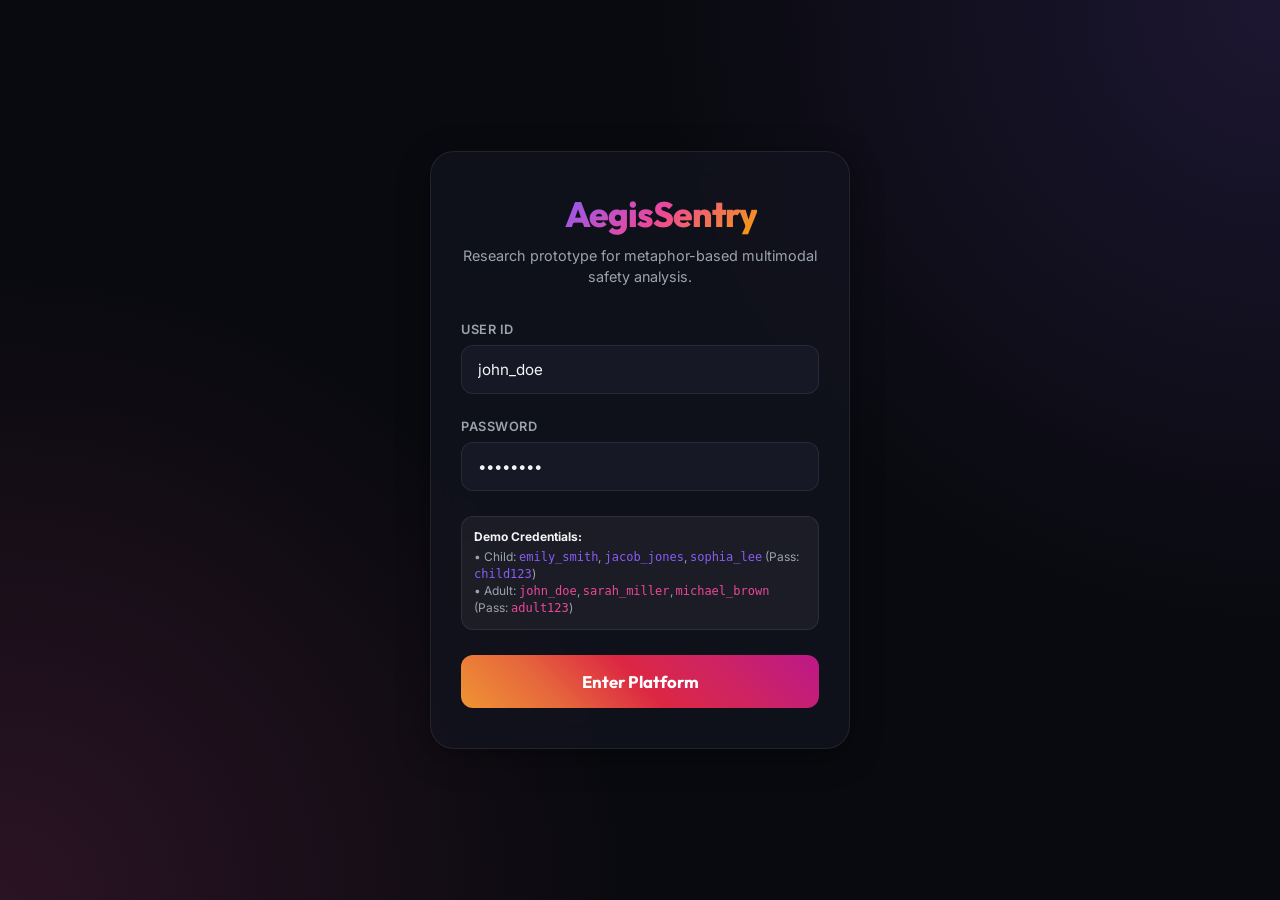
==== templates/index.html @ 01b2a26b "feat: implement AegisSentry multimodal safety moderation platform with native WinRT OCR" ====
<!DOCTYPE html>
<html lang="en">
<head>
  <meta charset="UTF-8">
  <meta name="viewport" content="width=device-width, initial-scale=1.0">
  <title>AegisSentry | Multimodal Content Moderation Platform</title>
  <meta name="description" content="A professional multimodal AI-moderated Instagram-like platform with age-aware content safety filtering.">
  <link rel="preconnect" href="https://fonts.googleapis.com">
  <link rel="preconnect" href="https://fonts.gstatic.com" crossorigin>
  <link href="https://fonts.googleapis.com/css2?family=Inter:wght@300;400;500;600;700&family=Outfit:wght@400;500;600;700;800&display=swap" rel="stylesheet">
  <link rel="stylesheet" href="/static/css/styles.css">
</head>
<body class="dark-theme">

  <!-- ================= LOGIN SCREEN ================= -->
  <div id="login-screen" class="screen-container active">
    <div class="login-card glass-card">
      <div class="brand-logo">
        <svg class="instagram-icon" viewBox="0 0 24 24" fill="none" stroke="currentColor" stroke-width="2" stroke-linecap="round" stroke-linejoin="round">
          <rect x="2" y="2" width="20" height="20" rx="5" ry="5"></rect>
          <path d="M16 11.37A4 4 0 1 1 12.63 8 4 4 0 0 1 16 11.37z"></path>
          <line x1="17.5" y1="6.5" x2="17.51" y2="6.5"></line>
        </svg>
        <span class="logo-text font-outfit">AegisSentry</span>
      </div>
      <p class="login-tagline font-inter">Research prototype for metaphor-based multimodal safety analysis.</p>
      
      <div class="login-form">
        <div class="input-group">
          <label for="username-input" class="input-label">User ID</label>
          <input type="text" id="username-input" placeholder="e.g. emily_smith or john_doe" value="john_doe" class="glass-input">
        </div>
        
        <div class="input-group">
          <label for="password-input" class="input-label">Password</label>
          <input type="password" id="password-input" placeholder="••••••••" value="adult123" class="glass-input">
        </div>

        <div id="login-error-msg" style="color: var(--accent-red); font-size: 0.8rem; margin-bottom: 15px; text-align: left; display: none;">
          Invalid credentials. Please use real-life names (e.g. emily_smith/child123 or john_doe/adult123).
        </div>

        <div style="background: rgba(255, 255, 255, 0.05); border: 1px solid var(--border-glass); border-radius: 12px; padding: 12px; text-align: left; margin-bottom: 25px; font-size: 0.75rem; color: var(--text-secondary); line-height: 1.4;">
          <strong style="color: var(--text-primary); display: block; margin-bottom: 4px;">Demo Credentials:</strong>
          • Child: <code style="color: var(--accent-purple);">emily_smith</code>, <code style="color: var(--accent-purple);">jacob_jones</code>, <code style="color: var(--accent-purple);">sophia_lee</code> (Pass: <code style="color: var(--accent-purple);">child123</code>)<br>
          • Adult: <code style="color: var(--accent-pink);">john_doe</code>, <code style="color: var(--accent-pink);">sarah_miller</code>, <code style="color: var(--accent-pink);">michael_brown</code> (Pass: <code style="color: var(--accent-pink);">adult123</code>)
        </div>
        
        <button class="btn-login font-outfit" id="btn-login-submit" onclick="handleLogin()">
          Enter Platform
        </button>
      </div>
    </div>
  </div>

  <!-- ================= MAIN APP SCREEN ================= -->
  <div id="main-app" class="screen-container">
    
    <!-- TOP HEADER -->
    <header class="app-header glass-card">
      <div class="header-content">
        <div class="brand-logo" onclick="switchTab('home')">
          <svg class="instagram-icon" viewBox="0 0 24 24" fill="none" stroke="currentColor" stroke-width="2" stroke-linecap="round" stroke-linejoin="round">
            <rect x="2" y="2" width="20" height="20" rx="5" ry="5"></rect>
            <path d="M16 11.37A4 4 0 1 1 12.63 8 4 4 0 0 1 16 11.37z"></path>
            <line x1="17.5" y1="6.5" x2="17.51" y2="6.5"></line>
          </svg>
          <span class="logo-text font-outfit">AegisSentry</span>
        </div>
        
        <div class="header-user-badge">
          <span id="header-user-type-tag" class="user-type-tag font-outfit">Adult Account</span>
          <button class="logout-btn" onclick="handleLogout()" title="Switch Account">
            <svg width="18" height="18" viewBox="0 0 24 24" fill="none" stroke="currentColor" stroke-width="2" stroke-linecap="round" stroke-linejoin="round">
              <path d="M9 21H5a2 2 0 0 1-2-2V5a2 2 0 0 1 2-2h4"></path>
              <polyline points="16 17 21 12 16 7"></polyline>
              <line x1="21" y1="12" x2="9" y2="12"></line>
            </svg>
          </button>
        </div>
      </div>
    </header>

    <!-- CONTENT VIEWER AREA -->
    <main class="app-main-content">
      
      <!-- TAB 1: HOME (FEED) -->
      <section id="tab-home" class="tab-panel active">
        <!-- Stories Row -->
        <div class="stories-container glass-card">
          <div class="stories-row" id="stories-row-container">
            <!-- Dynamic dummy stories loaded here -->
          </div>
        </div>
        
        <!-- Posts Feed -->
        <div class="posts-feed" id="posts-feed-container">
          <!-- Dynamic feed cards loaded here -->
        </div>
      </section>

      <!-- TAB 2: SEARCH -->
      <section id="tab-search" class="tab-panel">
        <div class="search-bar-container glass-card">
          <div class="search-input-wrapper">
            <svg class="search-icon" width="18" height="18" viewBox="0 0 24 24" fill="none" stroke="currentColor" stroke-width="2" stroke-linecap="round" stroke-linejoin="round">
              <circle cx="11" cy="11" r="8"></circle>
              <line x1="21" y1="21" x2="16.65" y2="16.65"></line>
            </svg>
            <input type="text" id="search-input" placeholder="Search by username, captions, or #hashtags..." class="search-input" onkeyup="handleSearch(event)">
          </div>
        </div>
        
        <!-- AI Content Safety Scanner -->
        <div class="scanner-container glass-card" style="margin-bottom: 25px; padding: 20px;">
          <h2 class="font-outfit" style="font-size: 1.1rem; margin-top: 0; margin-bottom: 12px; display: flex; align-items: center; gap: 8px; color: var(--text-primary);">
            <svg width="20" height="20" viewBox="0 0 24 24" fill="none" stroke="currentColor" stroke-width="2" stroke-linecap="round" stroke-linejoin="round">
              <path d="M12 2v2M12 20v2M4.93 4.93l1.41 1.41M17.66 17.66l1.41 1.41M2 12h2M20 12h2M6.34 17.66l-1.41 1.41M19.07 4.93l-1.41 1.41"></path>
            </svg>
            AI Content Safety Scanner
          </h2>
          <p class="font-inter" style="font-size: 0.75rem; color: var(--text-secondary); margin-bottom: 15px; line-height: 1.4;">
            Upload any custom meme image and type its text overlay to evaluate it through the two-stage moderation pipeline.
          </p>
          
          <div style="display: grid; grid-template-columns: 1fr; gap: 15px; margin-bottom: 15px;">
            <div class="scanner-dropzone" onclick="triggerFileInput()" style="border: 2px dashed var(--border-glass); border-radius: 12px; padding: 25px 15px; text-align: center; cursor: pointer; transition: background 0.3s; background: rgba(255,255,255,0.01);" onmouseover="this.style.background='rgba(255,255,255,0.03)'" onmouseout="this.style.background='rgba(255,255,255,0.01)'">
              <input type="file" id="scanner-file-input" accept="image/*" style="display: none;" onchange="handleScannerFileSelect(event)">
              <div id="scanner-upload-placeholder">
                <svg width="28" height="28" viewBox="0 0 24 24" fill="none" stroke="currentColor" stroke-width="2" style="color: var(--text-muted); margin-bottom: 8px;">
                  <rect x="3" y="3" width="18" height="18" rx="2" ry="2"></rect>
                  <circle cx="8.5" cy="8.5" r="1.5"></circle>
                  <polyline points="21 15 16 10 5 21"></polyline>
                </svg>
                <div class="font-outfit" style="font-size: 0.85rem; color: var(--text-primary); font-weight: 500;">Choose Image File</div>
                <div class="font-inter" style="font-size: 0.7rem; color: var(--text-muted); margin-top: 3px;">PNG, JPG or JPEG</div>
              </div>
              <img id="scanner-preview-img" src="" alt="Preview" style="display: none; max-height: 150px; margin: 0 auto; border-radius: 8px;">
            </div>
            
            <div class="input-group" style="margin-bottom: 0;">
              <label for="scanner-text-input" class="input-label" style="font-size: 0.75rem; margin-bottom: 6px;">Meme Text Overlay</label>
              <input type="text" id="scanner-text-input" placeholder="Type the text overlay here..." class="glass-input" style="padding: 10px 12px; font-size: 0.8rem;">
            </div>
          </div>
          
          <button class="btn-login font-outfit" onclick="runScannerAnalysis()" style="width: 100%; padding: 10px; margin-bottom: 15px; font-size: 0.85rem; background: linear-gradient(135deg, var(--accent-pink) 0%, var(--accent-purple) 100%);">
            Scan & Moderate Content
          </button>
          
          <!-- SCANNER RESULT CONTAINER -->
          <div id="scanner-result" style="display: none; background: rgba(255, 255, 255, 0.02); border: 1px solid var(--border-glass); border-radius: 12px; padding: 12px;">
            <!-- Rendered scan results -->
          </div>
        </div>
        
        <div class="search-results-grid" id="search-results-container">
          <!-- Rendered filtered posts or explorer grid -->
        </div>
      </section>



      <!-- TAB 4: NOTIFICATIONS -->
      <section id="tab-notifications" class="tab-panel">
        <div class="notifications-container glass-card">
          <h2 class="section-title font-outfit">Notifications</h2>
          <div class="notifications-list" id="notifications-list-container">
            <!-- Rendered notifications -->
          </div>
        </div>
      </section>

      <!-- TAB 5: PROFILE -->
      <section id="tab-profile" class="tab-panel">
        <div class="profile-header glass-card">
          <div class="profile-info-row">
            <div class="profile-avatar-wrapper">
              <img id="profile-avatar-img" src="/static/assets/placeholder-avatar.png" alt="Profile Picture" class="profile-avatar">
            </div>
            <div class="profile-stats font-inter">
              <div class="stat-item">
                <span class="stat-number font-outfit" id="profile-posts-count">50</span>
                <span class="stat-label">Posts</span>
              </div>
              <div class="stat-item">
                <span class="stat-number font-outfit">12.4K</span>
                <span class="stat-label">Followers</span>
              </div>
              <div class="stat-item">
                <span class="stat-number font-outfit">342</span>
                <span class="stat-label">Following</span>
              </div>
            </div>
          </div>
          
          <div class="profile-bio font-inter">
            <h3 class="profile-username font-outfit" id="profile-username-val">demo_user</h3>
            <span class="profile-account-tag" id="profile-account-tag-val">Adult Profile</span>
            <p class="profile-bio-text">Exploring multimodal AI safety classification. Redesigning research interfaces for public validation.</p>
          </div>
        </div>
        
        <!-- Profile Grid Navigation -->
        <div class="profile-nav-tabs glass-card">
          <button class="profile-nav-btn active" id="profile-btn-posts" onclick="switchProfileTab('posts')">
            <svg width="18" height="18" viewBox="0 0 24 24" fill="none" stroke="currentColor" stroke-width="2" stroke-linecap="round" stroke-linejoin="round">
              <rect x="3" y="3" width="7" height="7"></rect>
              <rect x="14" y="3" width="7" height="7"></rect>
              <rect x="14" y="14" width="7" height="7"></rect>
              <rect x="3" y="14" width="7" height="7"></rect>
            </svg>
            Posts
          </button>
          <button class="profile-nav-btn" id="profile-btn-saved" onclick="switchProfileTab('saved')">
            <svg width="18" height="18" viewBox="0 0 24 24" fill="none" stroke="currentColor" stroke-width="2" stroke-linecap="round" stroke-linejoin="round">
              <path d="M19 21l-7-5-7 5V5a2 2 0 0 1 2-2h10a2 2 0 0 1 2 2z"></path>
            </svg>
            Saved
          </button>
        </div>
        
        <!-- Profile Posts Grid -->
        <div class="profile-posts-grid" id="profile-grid-container">
          <!-- Dynamically loaded posts grid -->
        </div>
      </section>

    </main>

    <!-- BOTTOM NAVIGATION BAR -->
    <nav class="bottom-nav-bar glass-card">
      <button class="nav-btn active" id="nav-btn-home" onclick="switchTab('home')" title="Home">
        <svg viewBox="0 0 24 24" fill="none" stroke="currentColor" stroke-width="2" stroke-linecap="round" stroke-linejoin="round">
          <path d="M3 9l9-7 9 7v11a2 2 0 0 1-2 2H5a2 2 0 0 1-2-2z"></path>
          <polyline points="9 22 9 12 15 12 15 22"></polyline>
        </svg>
        <span class="nav-label">Home</span>
      </button>
      
      <button class="nav-btn" id="nav-btn-search" onclick="switchTab('search')" title="Search">
        <svg viewBox="0 0 24 24" fill="none" stroke="currentColor" stroke-width="2" stroke-linecap="round" stroke-linejoin="round">
          <circle cx="11" cy="11" r="8"></circle>
          <line x1="21" y1="21" x2="16.65" y2="16.65"></line>
        </svg>
        <span class="nav-label">Search</span>
      </button>
      

      <button class="nav-btn" id="nav-btn-notifications" onclick="switchTab('notifications')" title="Notifications">
        <svg viewBox="0 0 24 24" fill="none" stroke="currentColor" stroke-width="2" stroke-linecap="round" stroke-linejoin="round">
          <path d="M18 8A6 6 0 0 0 6 8c0 7-3 9-3 9h18s-3-2-3-9"></path>
          <path d="M13.73 21a2 2 0 0 1-3.46 0"></path>
        </svg>
        <span class="nav-label">Alerts</span>
      </button>
      
      <button class="nav-btn" id="nav-btn-profile" onclick="switchTab('profile')" title="Profile">
        <svg viewBox="0 0 24 24" fill="none" stroke="currentColor" stroke-width="2" stroke-linecap="round" stroke-linejoin="round">
          <path d="M20 21v-2a4 4 0 0 0-4-4H8a4 4 0 0 0-4 4v2"></path>
          <circle cx="12" cy="7" r="4"></circle>
        </svg>
        <span class="nav-label">Profile</span>
      </button>
    </nav>

  </div>

  <script src="/static/js/app.js"></script>
</body>
</html>
---- static/css/styles.css ----
/* CSS Variable System for Premium Dark Mode */
:root {
  --bg-dark: #090a0f;
  --bg-card: rgba(19, 21, 32, 0.7);
  --bg-input: rgba(30, 32, 48, 0.5);
  
  --border-glass: rgba(255, 255, 255, 0.08);
  --border-focus: rgba(138, 43, 226, 0.4);
  
  --text-primary: #f3f4f6;
  --text-secondary: #9ca3af;
  --text-muted: #6b7280;
  
  --accent-purple: #8b5cf6;
  --accent-pink: #ec4899;
  --accent-red: #ef4444;
  --accent-green: #10b981;
  --accent-orange: #f59e0b;
  
  --accent-gradient: linear-gradient(135deg, #8b5cf6 0%, #ec4899 50%, #f59e0b 100%);
  --insta-gradient: linear-gradient(45deg, #f09433 0%, #e6683c 25%, #dc2743 50%, #cc2366 75%, #bc1888 100%);
  
  --shadow-soft: 0 8px 32px 0 rgba(0, 0, 0, 0.37);
  --shadow-glow: 0 0 15px rgba(139, 92, 246, 0.3);
}

/* Base Reset and Typography */
* {
  box-sizing: border-box;
  margin: 0;
  padding: 0;
}

body {
  background-color: var(--bg-dark);
  color: var(--text-primary);
  font-family: 'Inter', sans-serif;
  overflow-x: hidden;
  height: 100vh;
}

.font-outfit {
  font-family: 'Outfit', sans-serif;
}

.font-inter {
  font-family: 'Inter', sans-serif;
}

/* Utility Styles */
.glass-card {
  background: var(--bg-card);
  backdrop-filter: blur(16px);
  -webkit-backdrop-filter: blur(16px);
  border: 1px solid var(--border-glass);
  border-radius: 16px;
  box-shadow: var(--shadow-soft);
}

/* App Screens Configurations */
.screen-container {
  display: none;
  width: 100%;
  height: 100vh;
  position: absolute;
  top: 0;
  left: 0;
  z-index: 1;
}

.screen-container.active {
  display: flex;
  flex-direction: column;
}

/* ================= LOGIN SCREEN STYLES ================= */
#login-screen {
  background: radial-gradient(circle at top right, rgba(139, 92, 246, 0.15), transparent 40%),
              radial-gradient(circle at bottom left, rgba(236, 72, 153, 0.15), transparent 40%),
              var(--bg-dark);
  justify-content: center;
  align-items: center;
  padding: 20px;
}

.login-card {
  width: 100%;
  max-width: 420px;
  padding: 40px 30px;
  text-align: center;
  border-radius: 24px;
}

.brand-logo {
  display: inline-flex;
  align-items: center;
  gap: 10px;
  cursor: pointer;
}

.instagram-icon {
  width: 32px;
  height: 32px;
  stroke: url(#instaGlow); /* Fallback to CSS color if gradients are hard */
  color: var(--accent-pink);
}

.logo-text {
  font-size: 2.2rem;
  font-weight: 800;
  letter-spacing: -1px;
  background: var(--accent-gradient);
  -webkit-background-clip: text;
  -webkit-text-fill-color: transparent;
}

.login-tagline {
  color: var(--text-secondary);
  font-size: 0.9rem;
  margin-top: 10px;
  margin-bottom: 35px;
  line-height: 1.4;
}

.input-group {
  text-align: left;
  margin-bottom: 25px;
}

.input-label {
  display: block;
  font-size: 0.8rem;
  font-weight: 600;
  text-transform: uppercase;
  color: var(--text-secondary);
  margin-bottom: 8px;
  letter-spacing: 0.5px;
}

.glass-input {
  width: 100%;
  background: var(--bg-input);
  border: 1px solid var(--border-glass);
  border-radius: 12px;
  padding: 14px 16px;
  color: var(--text-primary);
  font-family: inherit;
  font-size: 0.95rem;
  transition: all 0.3s ease;
}

.glass-input:focus {
  outline: none;
  border-color: var(--accent-purple);
  box-shadow: var(--shadow-glow);
}

.account-selector-title {
  text-align: left;
  font-size: 0.95rem;
  font-weight: 600;
  color: var(--text-primary);
  margin-bottom: 12px;
}

.account-type-grid {
  display: grid;
  grid-template-columns: 1fr 1fr;
  gap: 12px;
  margin-bottom: 35px;
}

.account-type-btn {
  background: var(--bg-input);
  border: 1px solid var(--border-glass);
  border-radius: 12px;
  padding: 15px 10px;
  cursor: pointer;
  transition: all 0.3s cubic-bezier(0.4, 0, 0.2, 1);
  display: flex;
  flex-direction: column;
  align-items: center;
  gap: 4px;
}

.account-type-btn.active {
  background: rgba(139, 92, 246, 0.15);
  border-color: var(--accent-purple);
  box-shadow: var(--shadow-glow);
}

.account-type-btn .btn-title {
  font-family: 'Outfit', sans-serif;
  font-weight: 700;
  font-size: 0.95rem;
  color: var(--text-primary);
}

.account-type-btn .btn-subtitle {
  font-size: 0.75rem;
  color: var(--text-secondary);
}

.btn-login {
  width: 100%;
  background: var(--insta-gradient);
  border: none;
  border-radius: 12px;
  padding: 16px;
  color: white;
  font-size: 1.05rem;
  font-weight: 700;
  cursor: pointer;
  transition: transform 0.2s ease, opacity 0.2s ease;
}

.btn-login:hover {
  opacity: 0.95;
}

.btn-login:active {
  transform: scale(0.98);
}

/* ================= APP GENERAL STRUCTURE ================= */
.app-header {
  height: 60px;
  position: fixed;
  top: 0;
  left: 0;
  width: 100%;
  z-index: 10;
  border-radius: 0 0 16px 16px;
  border-top: none;
  border-left: none;
  border-right: none;
}

.header-content {
  max-width: 600px;
  margin: 0 auto;
  height: 100%;
  display: flex;
  align-items: center;
  justify-content: space-between;
  padding: 0 16px;
}

.header-content .logo-text {
  font-size: 1.6rem;
}

.header-content .instagram-icon {
  width: 24px;
  height: 24px;
}

.header-user-badge {
  display: flex;
  align-items: center;
  gap: 12px;
}

.user-type-tag {
  background: rgba(255, 255, 255, 0.08);
  border: 1px solid var(--border-glass);
  border-radius: 30px;
  padding: 4px 12px;
  font-size: 0.75rem;
  font-weight: 600;
  text-transform: uppercase;
  letter-spacing: 0.5px;
  color: var(--accent-purple);
}

.logout-btn {
  background: transparent;
  border: none;
  color: var(--text-secondary);
  cursor: pointer;
  display: flex;
  align-items: center;
  transition: color 0.2s ease;
}

.logout-btn:hover {
  color: var(--accent-red);
}

/* Bottom Navigation Bar */
.bottom-nav-bar {
  height: 64px;
  position: fixed;
  bottom: 0;
  left: 0;
  width: 100%;
  z-index: 10;
  border-radius: 16px 16px 0 0;
  border-bottom: none;
  border-left: none;
  border-right: none;
  display: flex;
  justify-content: space-around;
  align-items: center;
}

.nav-btn {
  background: transparent;
  border: none;
  color: var(--text-secondary);
  cursor: pointer;
  display: flex;
  flex-direction: column;
  align-items: center;
  gap: 4px;
  transition: color 0.3s ease, transform 0.2s ease;
  width: 20%;
  height: 100%;
  justify-content: center;
}

.nav-btn svg {
  width: 22px;
  height: 22px;
  transition: transform 0.2s ease;
}

.nav-btn .nav-label {
  font-size: 0.65rem;
  font-weight: 600;
  text-transform: uppercase;
  letter-spacing: 0.2px;
  opacity: 0.8;
}

.nav-btn.active {
  color: var(--accent-purple);
}

.nav-btn.active svg {
  transform: scale(1.1);
  stroke: var(--accent-purple);
}

/* Main Container spacing */
.app-main-content {
  margin-top: 60px;
  margin-bottom: 64px;
  flex: 1;
  overflow-y: auto;
  width: 100%;
  display: flex;
  justify-content: center;
}

.tab-panel {
  display: none;
  width: 100%;
  max-width: 600px;
  padding: 16px;
  animation: fadeIn 0.4s ease;
}

.tab-panel.active {
  display: block;
}

@keyframes fadeIn {
  from { opacity: 0; transform: translateY(8px); }
  to { opacity: 1; transform: translateY(0); }
}

/* ================= STORIES ROW ================= */
.stories-container {
  padding: 14px;
  margin-bottom: 16px;
  overflow-x: auto;
  scrollbar-width: none; /* Hide scrollbar for Firefox */
}

.stories-container::-webkit-scrollbar {
  display: none; /* Hide scrollbar for Chrome/Safari */
}

.stories-row {
  display: flex;
  gap: 16px;
}

.story-item {
  display: flex;
  flex-direction: column;
  align-items: center;
  gap: 6px;
  cursor: pointer;
  flex-shrink: 0;
}

.story-avatar-ring {
  width: 64px;
  height: 64px;
  border-radius: 50%;
  padding: 3px;
  background: var(--insta-gradient);
  display: flex;
  align-items: center;
  justify-content: center;
}

.story-avatar-ring.viewed {
  background: var(--border-glass);
}

.story-avatar {
  width: 100%;
  height: 100%;
  border-radius: 50%;
  object-fit: cover;
  border: 3px solid #131520;
}

.story-username {
  font-size: 0.7rem;
  color: var(--text-secondary);
  max-width: 70px;
  overflow: hidden;
  text-overflow: ellipsis;
  white-space: nowrap;
}

/* ================= INSTAGRAM POST CARD STYLES ================= */
.post-card {
  margin-bottom: 24px;
  border-radius: 18px;
  overflow: hidden;
  display: flex;
  flex-direction: column;
  transition: transform 0.2s ease;
}

.post-header {
  display: flex;
  align-items: center;
  justify-content: space-between;
  padding: 12px 16px;
  border-bottom: 1px solid var(--border-glass);
}

.post-user-info {
  display: flex;
  align-items: center;
  gap: 10px;
}

.post-avatar {
  width: 36px;
  height: 36px;
  border-radius: 50%;
  object-fit: cover;
  border: 1px solid var(--border-glass);
}

.post-username {
  font-size: 0.9rem;
  font-weight: 700;
  color: var(--text-primary);
}

/* Custom Moderation Badges */
.post-header-badges {
  display: flex;
  align-items: center;
  gap: 6px;
}

.mod-badge {
  font-size: 0.7rem;
  font-weight: 700;
  padding: 4px 8px;
  border-radius: 20px;
  text-transform: uppercase;
  letter-spacing: 0.5px;
  display: flex;
  align-items: center;
  gap: 4px;
}

.mod-badge.safe-child {
  background: rgba(16, 185, 129, 0.15);
  color: var(--accent-green);
  border: 1px solid rgba(16, 185, 129, 0.3);
}

.mod-badge.safe-adult {
  background: rgba(245, 158, 11, 0.15);
  color: var(--accent-orange);
  border: 1px solid rgba(245, 158, 11, 0.3);
}

.mod-badge.hateful {
  background: rgba(239, 68, 68, 0.15);
  color: var(--accent-red);
  border: 1px solid rgba(239, 68, 68, 0.3);
}

/* Post Media Frame */
.post-media-container {
  width: 100%;
  aspect-ratio: 1 / 1;
  position: relative;
  background: #000;
  display: flex;
  align-items: center;
  justify-content: center;
  overflow: hidden;
}

.post-media {
  width: 100%;
  height: 100%;
  object-fit: contain;
}

/* BORDER GRADIENT FOR TEXT MEME FALLBACK */
.text-meme-fallback {
  width: 100%;
  height: 100%;
  background: radial-gradient(circle at top right, rgba(139, 92, 246, 0.3), transparent 60%),
              radial-gradient(circle at bottom left, rgba(236, 72, 153, 0.3), transparent 60%),
              #121420;
  display: flex;
  align-items: center;
  justify-content: center;
  padding: 30px;
  text-align: center;
}

.text-meme-fallback-content {
  font-family: 'Outfit', sans-serif;
  font-size: 1.3rem;
  font-weight: 700;
  line-height: 1.5;
  color: var(--text-primary);
  text-shadow: 0 2px 10px rgba(0,0,0,0.5);
}

/* ================= MODERATION INTERFACE OVERLAYS ================= */

/* HATEFUL CONTENT WARNING BANNER */
.hateful-overlay-banner {
  position: absolute;
  top: 0;
  left: 0;
  width: 100%;
  height: 100%;
  background: rgba(239, 68, 68, 0.85);
  backdrop-filter: blur(12px);
  -webkit-backdrop-filter: blur(12px);
  z-index: 5;
  display: flex;
  flex-direction: column;
  justify-content: center;
  align-items: center;
  padding: 24px;
  text-align: center;
  color: white;
  transition: opacity 0.3s ease;
}

.hateful-overlay-banner.dismissed {
  opacity: 0;
  pointer-events: none;
}

.overlay-warning-icon {
  width: 48px;
  height: 48px;
  margin-bottom: 12px;
}

.hateful-title {
  font-size: 1.5rem;
  font-weight: 800;
  letter-spacing: -0.5px;
  margin-bottom: 8px;
}

.hateful-desc {
  font-size: 0.9rem;
  margin-bottom: 16px;
  max-width: 320px;
  opacity: 0.95;
  line-height: 1.4;
}

.hateful-reason-box {
  background: rgba(0, 0, 0, 0.35);
  border-radius: 8px;
  padding: 12px;
  font-size: 0.78rem;
  margin-bottom: 20px;
  text-align: left;
  max-height: 110px;
  overflow-y: auto;
  border-left: 3px solid white;
}

.btn-overlay-dismiss {
  background: white;
  color: var(--accent-red);
  border: none;
  padding: 10px 20px;
  border-radius: 20px;
  font-weight: 700;
  font-size: 0.85rem;
  cursor: pointer;
  box-shadow: 0 4px 15px rgba(0,0,0,0.15);
  transition: transform 0.2s ease;
}

.btn-overlay-dismiss:active {
  transform: scale(0.96);
}

/* CHILD ACCOUNT RESTRICTED BLUR LOCK OVERLAY */
.child-lock-overlay {
  position: absolute;
  top: 0;
  left: 0;
  width: 100%;
  height: 100%;
  background: rgba(10, 11, 20, 0.95);
  backdrop-filter: blur(40px);
  -webkit-backdrop-filter: blur(40px);
  z-index: 5;
  display: flex;
  flex-direction: column;
  justify-content: center;
  align-items: center;
  padding: 24px;
  text-align: center;
}

.lock-icon-svg {
  width: 56px;
  height: 56px;
  color: var(--accent-orange);
  margin-bottom: 15px;
}

.lock-title {
  font-size: 1.3rem;
  font-weight: 700;
  margin-bottom: 8px;
}

.lock-desc {
  font-size: 0.85rem;
  color: var(--text-secondary);
  line-height: 1.4;
  margin-bottom: 16px;
  max-width: 280px;
}

.lock-badge {
  background: rgba(245, 158, 11, 0.1);
  color: var(--accent-orange);
  border: 1px solid rgba(245, 158, 11, 0.2);
  padding: 6px 14px;
  border-radius: 20px;
  font-size: 0.75rem;
  font-weight: 700;
  text-transform: uppercase;
}

/* Post Actions / Buttons */
.post-actions {
  display: flex;
  align-items: center;
  justify-content: space-between;
  padding: 12px 16px 8px;
}

.actions-left {
  display: flex;
  align-items: center;
  gap: 16px;
}

.action-btn {
  background: transparent;
  border: none;
  color: var(--text-primary);
  cursor: pointer;
  display: flex;
  align-items: center;
  transition: transform 0.2s ease, color 0.2s ease;
}

.action-btn:active {
  transform: scale(0.85);
}

.action-btn svg {
  width: 24px;
  height: 24px;
}

.action-btn.liked {
  color: var(--accent-red);
}

.action-btn.liked svg {
  fill: var(--accent-red);
  stroke: var(--accent-red);
}

.action-btn.bookmarked svg {
  fill: var(--text-primary);
}

/* Post Details (Likes, Comments, Text) */
.post-details {
  padding: 0 16px 16px;
  font-size: 0.85rem;
}

.likes-count {
  font-weight: 700;
  margin-bottom: 6px;
  display: block;
}

.post-caption {
  line-height: 1.4;
  margin-bottom: 6px;
}

.post-caption-user {
  font-weight: 700;
  margin-right: 6px;
}

.post-comments-summary {
  color: var(--text-secondary);
  cursor: pointer;
  margin-bottom: 6px;
  font-size: 0.8rem;
}

.post-comment-item {
  margin-bottom: 4px;
}

.comment-user {
  font-weight: 700;
  margin-right: 6px;
}

/* Mini Warning Banner for hateful posts after overlay is dismissed */
.post-dismissed-warning {
  background: rgba(239, 68, 68, 0.1);
  border-left: 4px solid var(--accent-red);
  padding: 8px 12px;
  margin-bottom: 8px;
  border-radius: 0 8px 8px 0;
  font-size: 0.78rem;
  color: #ff9999;
}

/* ================= SEARCH PAGE STYLES ================= */
.search-bar-container {
  padding: 12px;
  margin-bottom: 16px;
}

.search-input-wrapper {
  display: flex;
  align-items: center;
  background: var(--bg-input);
  border: 1px solid var(--border-glass);
  border-radius: 12px;
  padding: 8px 14px;
}

.search-icon {
  color: var(--text-secondary);
  margin-right: 10px;
}

.search-input {
  background: transparent;
  border: none;
  color: var(--text-primary);
  width: 100%;
  font-family: inherit;
  font-size: 0.95rem;
}

.search-input:focus {
  outline: none;
}

.search-results-grid {
  display: grid;
  grid-template-columns: 1fr 1fr 1fr;
  gap: 4px;
}

.search-grid-item {
  aspect-ratio: 1 / 1;
  position: relative;
  background: #121420;
  overflow: hidden;
  cursor: pointer;
}

.search-grid-image {
  width: 100%;
  height: 100%;
  object-fit: cover;
}

.search-grid-overlay-icon {
  position: absolute;
  top: 8px;
  right: 8px;
  background: rgba(0,0,0,0.6);
  border-radius: 50%;
  padding: 4px;
  color: white;
  display: flex;
  align-items: center;
  justify-content: center;
}

.search-no-results {
  grid-column: 1 / -1;
  text-align: center;
  padding: 50px 20px;
  color: var(--text-secondary);
  font-size: 0.9rem;
}

/* ================= REELS TAB (VERTICAL SCROLL SNAPPING) ================= */
.reels-viewport-container {
  width: 100%;
  height: calc(100vh - 124px); /* Viewport height minus header & footer */
  overflow-y: scroll;
  scroll-snap-type: y mandatory;
  scrollbar-width: none;
}

.reels-viewport-container::-webkit-scrollbar {
  display: none;
}

.reel-card {
  width: 100%;
  height: 100%;
  scroll-snap-align: start;
  position: relative;
  background: #000;
  display: flex;
  align-items: center;
  justify-content: center;
  overflow: hidden;
}

.reel-video {
  width: 100%;
  height: 100%;
  object-fit: cover;
}

/* Reels overlay information */
.reel-details-overlay {
  position: absolute;
  bottom: 0;
  left: 0;
  width: 100%;
  padding: 24px 80px 24px 16px;
  background: linear-gradient(transparent, rgba(0, 0, 0, 0.8));
  color: white;
  z-index: 2;
  pointer-events: none;
}

.reel-user-row {
  display: flex;
  align-items: center;
  gap: 10px;
  margin-bottom: 8px;
  pointer-events: auto;
}

.reel-avatar {
  width: 32px;
  height: 32px;
  border-radius: 50%;
  object-fit: cover;
  border: 1px solid var(--border-glass);
}

.reel-username {
  font-weight: 700;
  font-size: 0.88rem;
}

.reel-caption {
  font-size: 0.85rem;
  line-height: 1.4;
  margin-bottom: 6px;
  pointer-events: auto;
}

.reel-badge-container {
  margin-top: 8px;
  display: inline-flex;
}

/* Reels sidebar actions */
.reel-sidebar-actions {
  position: absolute;
  right: 16px;
  bottom: 80px;
  display: flex;
  flex-direction: column;
  gap: 20px;
  align-items: center;
  z-index: 2;
}

.reel-action-btn {
  background: rgba(0, 0, 0, 0.4);
  border: 1px solid rgba(255,255,255,0.1);
  color: white;
  width: 44px;
  height: 44px;
  border-radius: 50%;
  display: flex;
  align-items: center;
  justify-content: center;
  cursor: pointer;
  transition: transform 0.2s ease, background 0.2s ease;
}

.reel-action-btn:active {
  transform: scale(0.9);
}

.reel-action-btn svg {
  width: 22px;
  height: 22px;
}

.reel-action-label {
  color: white;
  font-size: 0.72rem;
  margin-top: 4px;
  font-weight: 600;
  text-shadow: 0 1px 4px rgba(0,0,0,0.6);
}

.reel-action-group {
  display: flex;
  flex-direction: column;
  align-items: center;
}

/* Reels analysis loader */
.reel-analysis-loader {
  position: absolute;
  top: 0;
  left: 0;
  width: 100%;
  height: 100%;
  background: #090a0f;
  z-index: 6;
  display: flex;
  flex-direction: column;
  justify-content: center;
  align-items: center;
}

.loader-spinner {
  width: 40px;
  height: 40px;
  border: 3px solid rgba(139, 92, 246, 0.1);
  border-radius: 50%;
  border-top-color: var(--accent-purple);
  animation: spin 1s linear infinite;
  margin-bottom: 16px;
}

@keyframes spin {
  to { transform: rotate(360deg); }
}

/* ================= NOTIFICATIONS TAB ================= */
.notifications-container {
  padding: 20px;
}

.section-title {
  font-size: 1.4rem;
  font-weight: 700;
  margin-bottom: 20px;
}

.notification-item {
  display: flex;
  align-items: center;
  gap: 12px;
  padding: 12px 0;
  border-bottom: 1px solid var(--border-glass);
}

.notification-avatar {
  width: 40px;
  height: 40px;
  border-radius: 50%;
  object-fit: cover;
}

.notification-body {
  flex: 1;
  font-size: 0.85rem;
  line-height: 1.4;
}

.notification-user {
  font-weight: 700;
}

.notification-time {
  color: var(--text-muted);
  font-size: 0.75rem;
  margin-left: 6px;
}

/* ================= PROFILE TAB ================= */
.profile-header {
  padding: 20px;
  margin-bottom: 16px;
}

.profile-info-row {
  display: flex;
  align-items: center;
  gap: 30px;
  margin-bottom: 16px;
}

.profile-avatar {
  width: 76px;
  height: 76px;
  border-radius: 50%;
  object-fit: cover;
  border: 2px solid var(--border-glass);
}

.profile-stats {
  display: flex;
  gap: 20px;
  flex: 1;
  justify-content: space-around;
}

.stat-item {
  display: flex;
  flex-direction: column;
  align-items: center;
}

.stat-number {
  font-size: 1.1rem;
  font-weight: 700;
}

.stat-label {
  font-size: 0.75rem;
  color: var(--text-secondary);
}

.profile-bio {
  font-size: 0.88rem;
}

.profile-username {
  font-size: 1.2rem;
  font-weight: 700;
  margin-bottom: 4px;
}

.profile-account-tag {
  display: inline-block;
  background: rgba(139, 92, 246, 0.1);
  color: var(--accent-purple);
  padding: 2px 10px;
  border-radius: 20px;
  font-size: 0.7rem;
  font-weight: 700;
  text-transform: uppercase;
  margin-bottom: 10px;
  border: 1px solid rgba(139, 92, 246, 0.2);
}

.profile-bio-text {
  color: var(--text-secondary);
  line-height: 1.4;
}

.profile-nav-tabs {
  display: grid;
  grid-template-columns: 1fr 1fr;
  padding: 4px;
  margin-bottom: 16px;
}

.profile-nav-btn {
  background: transparent;
  border: none;
  color: var(--text-secondary);
  padding: 10px;
  cursor: pointer;
  font-family: inherit;
  font-weight: 600;
  font-size: 0.85rem;
  display: flex;
  align-items: center;
  justify-content: center;
  gap: 8px;
  border-radius: 12px;
  transition: all 0.2s ease;
}

.profile-nav-btn.active {
  background: var(--bg-input);
  color: var(--text-primary);
}

.profile-posts-grid {
  display: grid;
  grid-template-columns: 1fr 1fr 1fr;
  gap: 4px;
}

.profile-grid-item {
  aspect-ratio: 1 / 1;
  background: #121420;
  overflow: hidden;
  cursor: pointer;
}

.profile-grid-image {
  width: 100%;
  height: 100%;
  object-fit: cover;
}

/* Custom Scrollbar */
::-webkit-scrollbar {
  width: 8px;
}

::-webkit-scrollbar-track {
  background: var(--bg-dark);
}

::-webkit-scrollbar-thumb {
  background: rgba(255, 255, 255, 0.15);
  border-radius: 4px;
}

::-webkit-scrollbar-thumb:hover {
  background: rgba(255, 255, 255, 0.25);
}
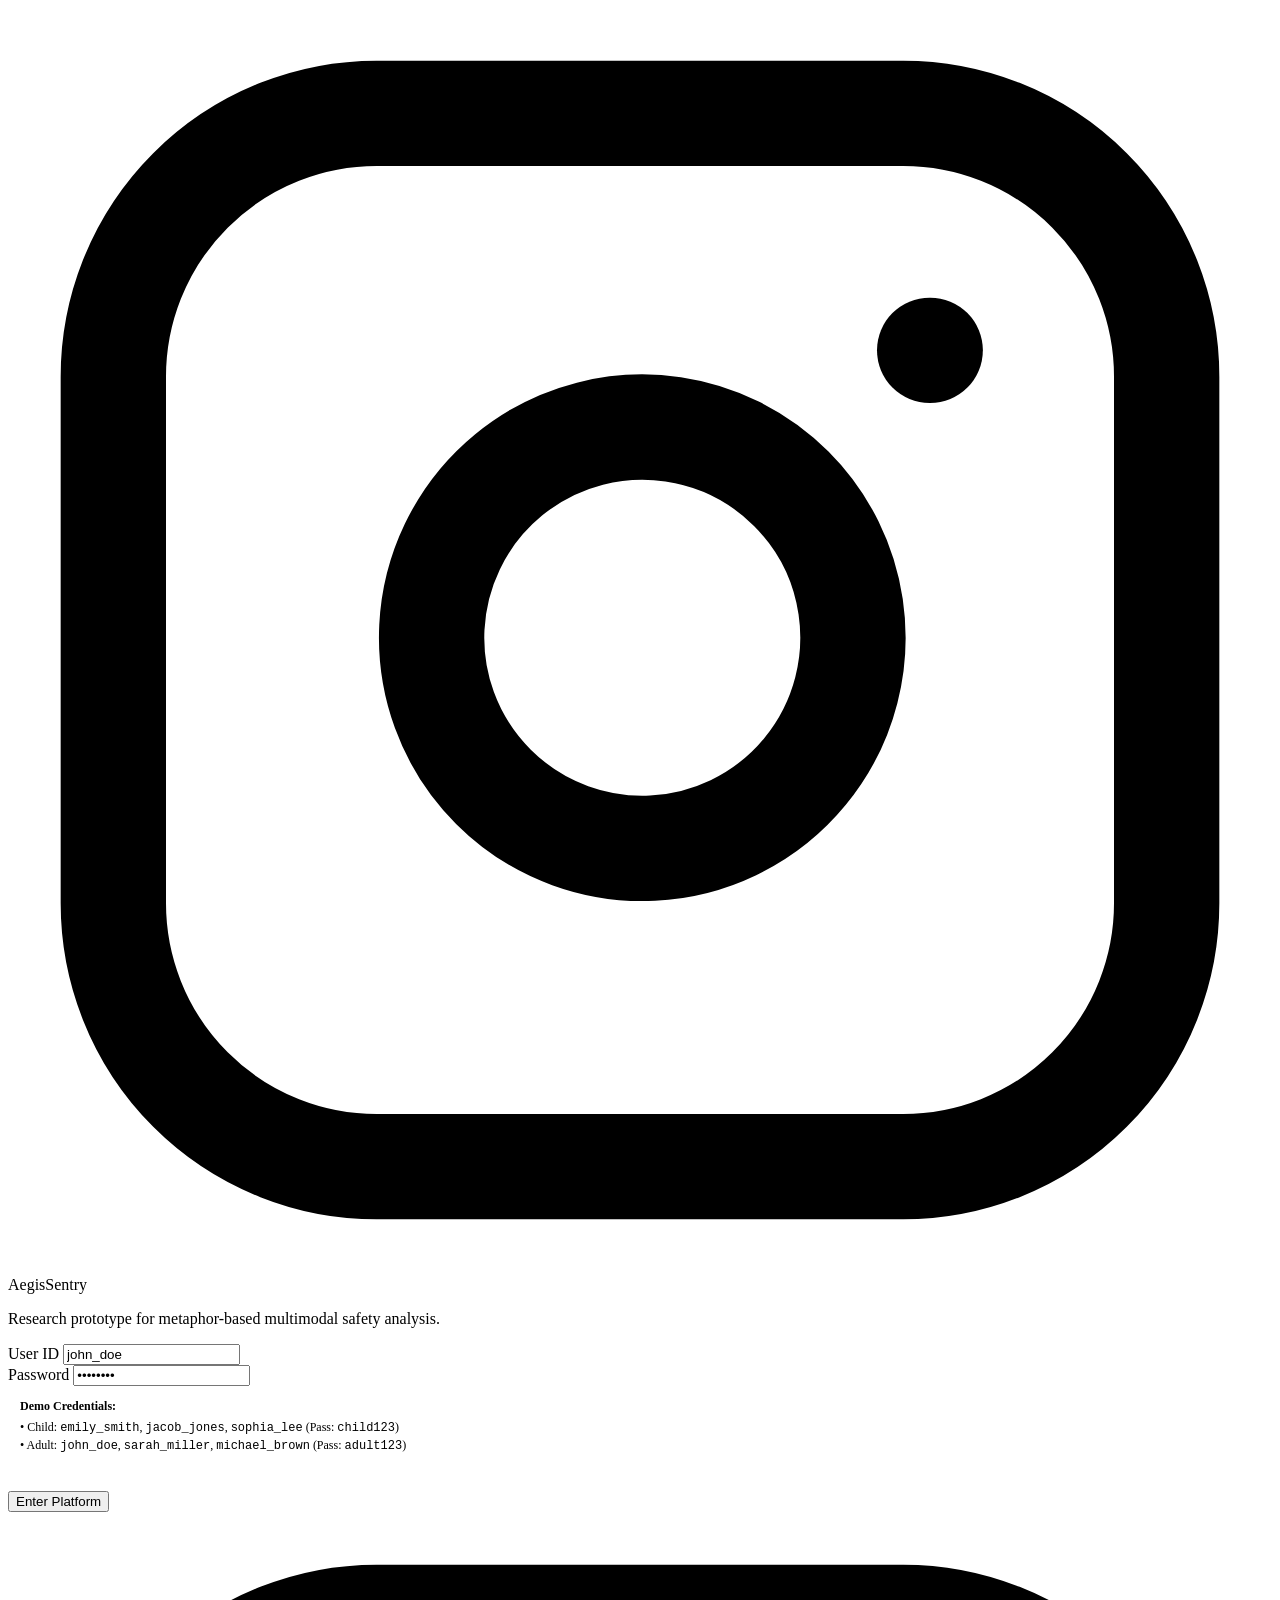
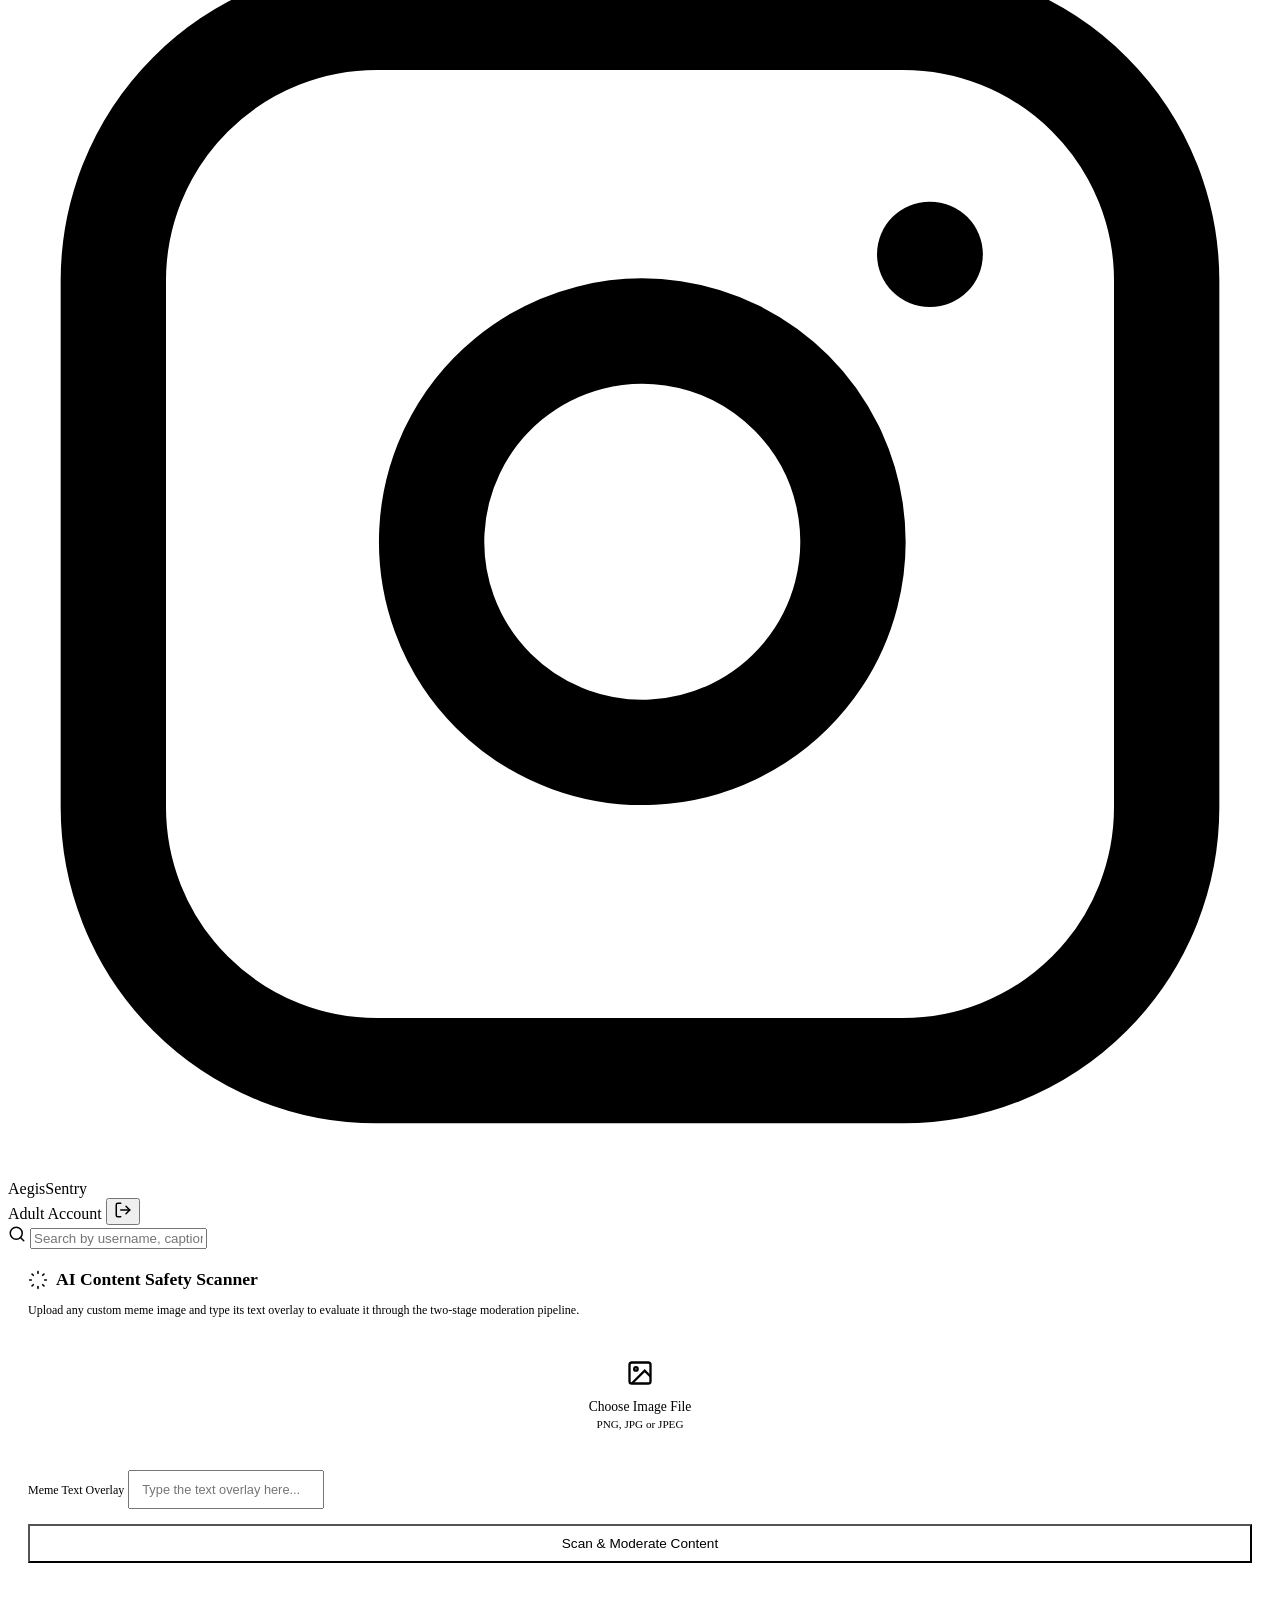
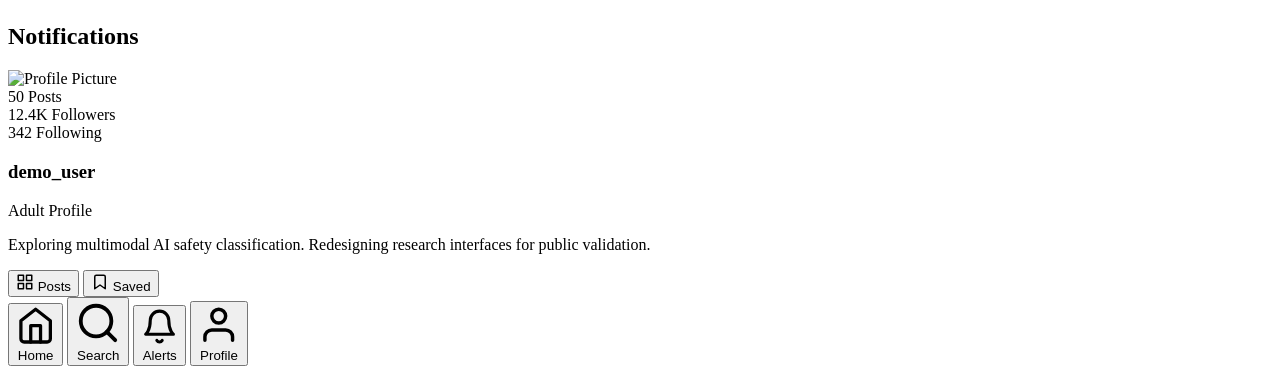
==== commit 0c462b35: "feat: overwrite root landing page with AegisSentry dashboard and support CORS for github.io API requ" ====
--- a/templates/index.html
+++ b/templates/index.html
@@ -8,7 +8,7 @@
   <link rel="preconnect" href="https://fonts.googleapis.com">
   <link rel="preconnect" href="https://fonts.gstatic.com" crossorigin>
   <link href="https://fonts.googleapis.com/css2?family=Inter:wght@300;400;500;600;700&family=Outfit:wght@400;500;600;700;800&display=swap" rel="stylesheet">
-  <link rel="stylesheet" href="/static/css/styles.css">
+  <link rel="stylesheet" href="static/css/styles.css">
 </head>
 <body class="dark-theme">
 
@@ -266,6 +266,6 @@
 
   </div>
 
-  <script src="/static/js/app.js"></script>
+  <script src="static/js/app.js"></script>
 </body>
 </html>
